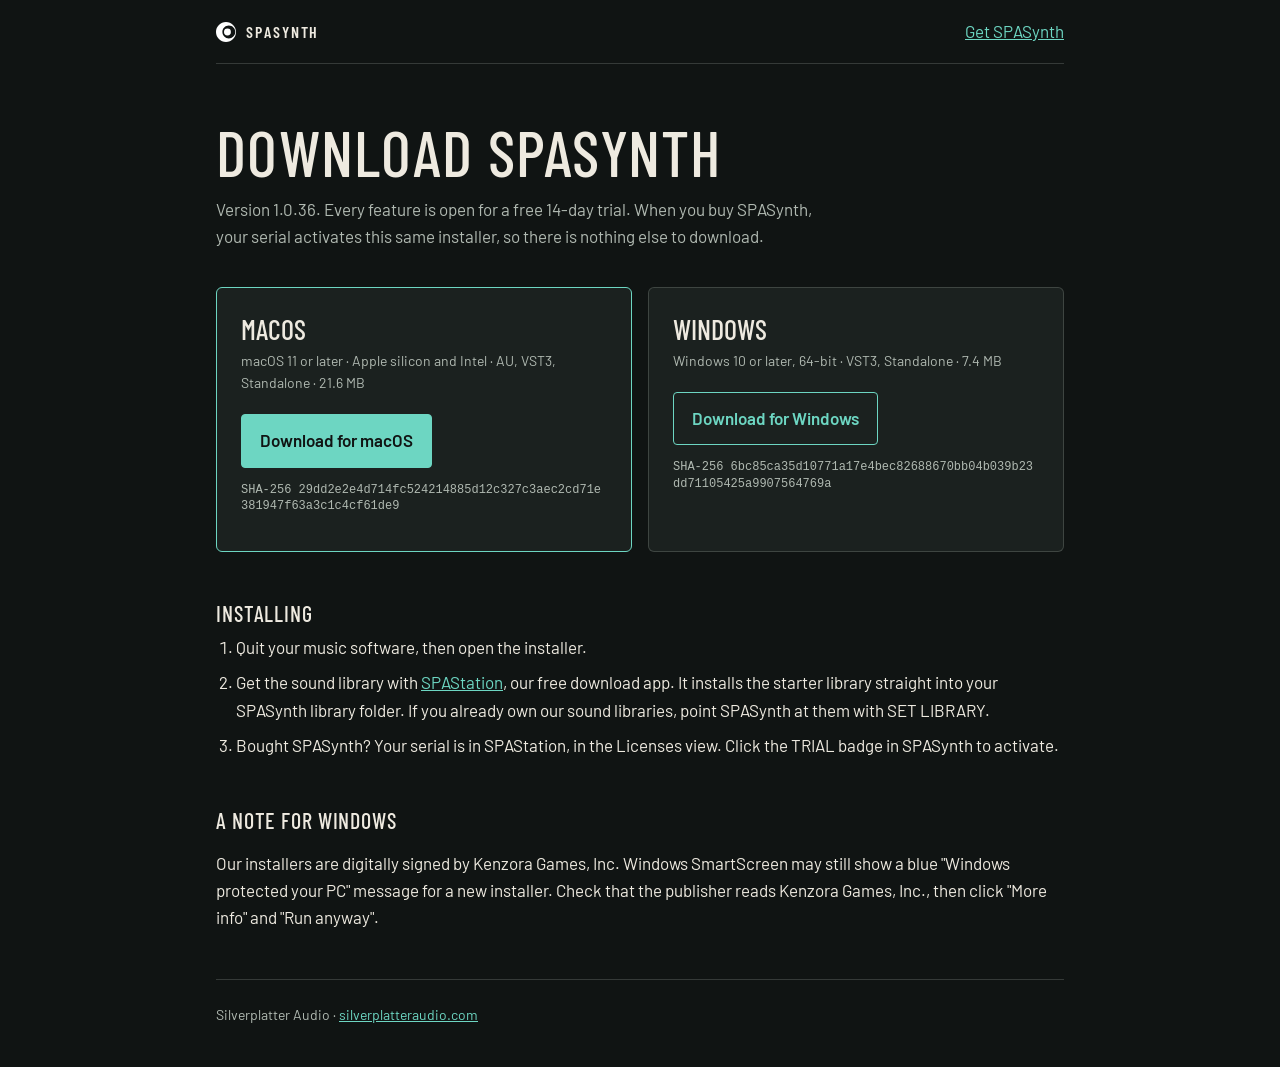
==== download.html @ bd0be212 "Download page for SPASynth installers (launch-day merge; links go live when the files are uploaded) " ====
<!doctype html>
<html lang="en">
<head>
<meta charset="utf-8">
<meta name="viewport" content="width=device-width, initial-scale=1">
<title>Download SPASynth | Silverplatter Audio</title>
<meta name="description" content="Download the SPASynth installer for macOS or Windows. Try every feature free for 14 days, then activate with your serial.">
<link rel="canonical" href="https://spasynth.com/download">
<link rel="icon" href="/assets/branding/SPAudio_logo_white.svg" type="image/svg+xml">
<link rel="preconnect" href="https://fonts.googleapis.com">
<link rel="preconnect" href="https://fonts.gstatic.com" crossorigin>
<link href="https://fonts.googleapis.com/css2?family=Barlow:wght@400;500;600;700&family=Barlow+Condensed:wght@400;500;600&display=swap" rel="stylesheet">
<style>
  :root{--canvas:#101413;--surface:#1b211f;--ink:#eeeae0;--ink-soft:#b0b9b1;--accent:#6dd6c2;--accent-ink:#101413;--line:rgba(222,232,221,.18)}
  *{box-sizing:border-box}
  body{margin:0;background:var(--canvas);color:var(--ink);font:17px/1.6 "Barlow",system-ui,sans-serif}
  a{color:var(--accent)}
  .wrap{max-width:880px;margin:0 auto;padding:0 16px}
  header{display:flex;align-items:center;justify-content:space-between;padding:18px 0;border-bottom:1px solid var(--line)}
  .brand{display:flex;gap:10px;align-items:center;color:var(--ink);text-decoration:none;font:600 16px "Barlow Condensed",sans-serif;letter-spacing:.12em;text-transform:uppercase}
  h1{font:500 clamp(40px,8vw,64px)/1 "Barlow Condensed",sans-serif;margin:56px 0 12px;text-transform:uppercase;letter-spacing:.02em}
  .lede{color:var(--ink-soft);max-width:60ch;margin:0 0 36px}
  .grid{display:grid;grid-template-columns:repeat(auto-fit,minmax(240px,1fr));gap:16px}
  .card{background:var(--surface);border:1px solid var(--line);border-radius:6px;padding:24px}
  .card.primary{border-color:var(--accent)}
  .card h2{font:500 28px "Barlow Condensed",sans-serif;margin:0 0 4px;text-transform:uppercase}
  .meta{color:var(--ink-soft);font-size:14px;margin:0 0 20px}
  .btn{display:inline-block;padding:12px 18px;border-radius:4px;font-weight:600;text-decoration:none;border:1px solid var(--accent);color:var(--accent)}
  .primary .btn{background:var(--accent);color:var(--accent-ink)}
  section{margin:48px 0}
  h3{font:500 22px "Barlow Condensed",sans-serif;text-transform:uppercase;letter-spacing:.04em;margin:0 0 8px}
  ol{padding-left:20px;margin:0}li{margin:0 0 8px}
  .hash{font:12px/1.4 ui-monospace,monospace;color:var(--ink-soft);word-break:break-all;margin-top:14px}
  footer{border-top:1px solid var(--line);padding:24px 0 40px;color:var(--ink-soft);font-size:14px}
</style>
</head>
<body>
<div class="wrap">
  <header>
    <a class="brand" href="/"><img src="/assets/branding/SPAudio_logo_white.svg" alt="" width="20" height="20">SPASynth</a>
    <a href="/#editions">Get SPASynth</a>
  </header>

  <main>
    <h1>Download SPASynth</h1>
    <p class="lede">Version 1.0.36. Every feature is open for a free 14-day trial. When you buy SPASynth, your serial activates this same installer, so there is nothing else to download.</p>

    <div class="grid">
      <div class="card" id="mac">
        <h2>macOS</h2>
        <p class="meta">macOS 11 or later · Apple silicon and Intel · AU, VST3, Standalone · 21.6 MB</p>
        <a class="btn" href="https://downloads.spasynth.com/installers/spasynth/1.0.36/SPASynth-1.0.36-macOS.pkg">Download for macOS</a>
        <p class="hash">SHA-256 29dd2e2e4d714fc524214885d12c327c3aec2cd71e381947f63a3c1c4cf61de9</p>
      </div>
      <div class="card" id="win">
        <h2>Windows</h2>
        <p class="meta">Windows 10 or later, 64-bit · VST3, Standalone · 7.4 MB</p>
        <a class="btn" href="https://downloads.spasynth.com/installers/spasynth/1.0.36/SPASynth-1.0.36-Windows.exe">Download for Windows</a>
        <p class="hash">SHA-256 6bc85ca35d10771a17e4bec82688670bb04b039b23dd71105425a9907564769a</p>
      </div>
    </div>

    <section>
      <h3>Installing</h3>
      <ol>
        <li>Quit your music software, then open the installer.</li>
        <li>Get the sound library with <a href="https://silverplatteraudio.com/products/spastation">SPAStation</a>, our free download app. It installs the starter library straight into your SPASynth library folder. If you already own our sound libraries, point SPASynth at them with SET LIBRARY.</li>
        <li>Bought SPASynth? Your serial is in SPAStation, in the Licenses view. Click the TRIAL badge in SPASynth to activate.</li>
      </ol>
    </section>

    <section>
      <h3>A note for Windows</h3>
      <p>Our installers are digitally signed by Kenzora Games, Inc. Windows SmartScreen may still show a blue "Windows protected your PC" message for a new installer. Check that the publisher reads Kenzora Games, Inc., then click "More info" and "Run anyway".</p>
    </section>
  </main>

  <footer>Silverplatter Audio · <a href="https://www.silverplatteraudio.com">silverplatteraudio.com</a></footer>
</div>
<script>
  // Lead with the visitor's platform; the other stays one click away.
  (function(){var w=/Windows/i.test(navigator.userAgent);var el=document.getElementById(w?'win':'mac');el.classList.add('primary');if(w)el.parentNode.insertBefore(el,el.parentNode.firstChild);})();
</script>
</body>
</html>
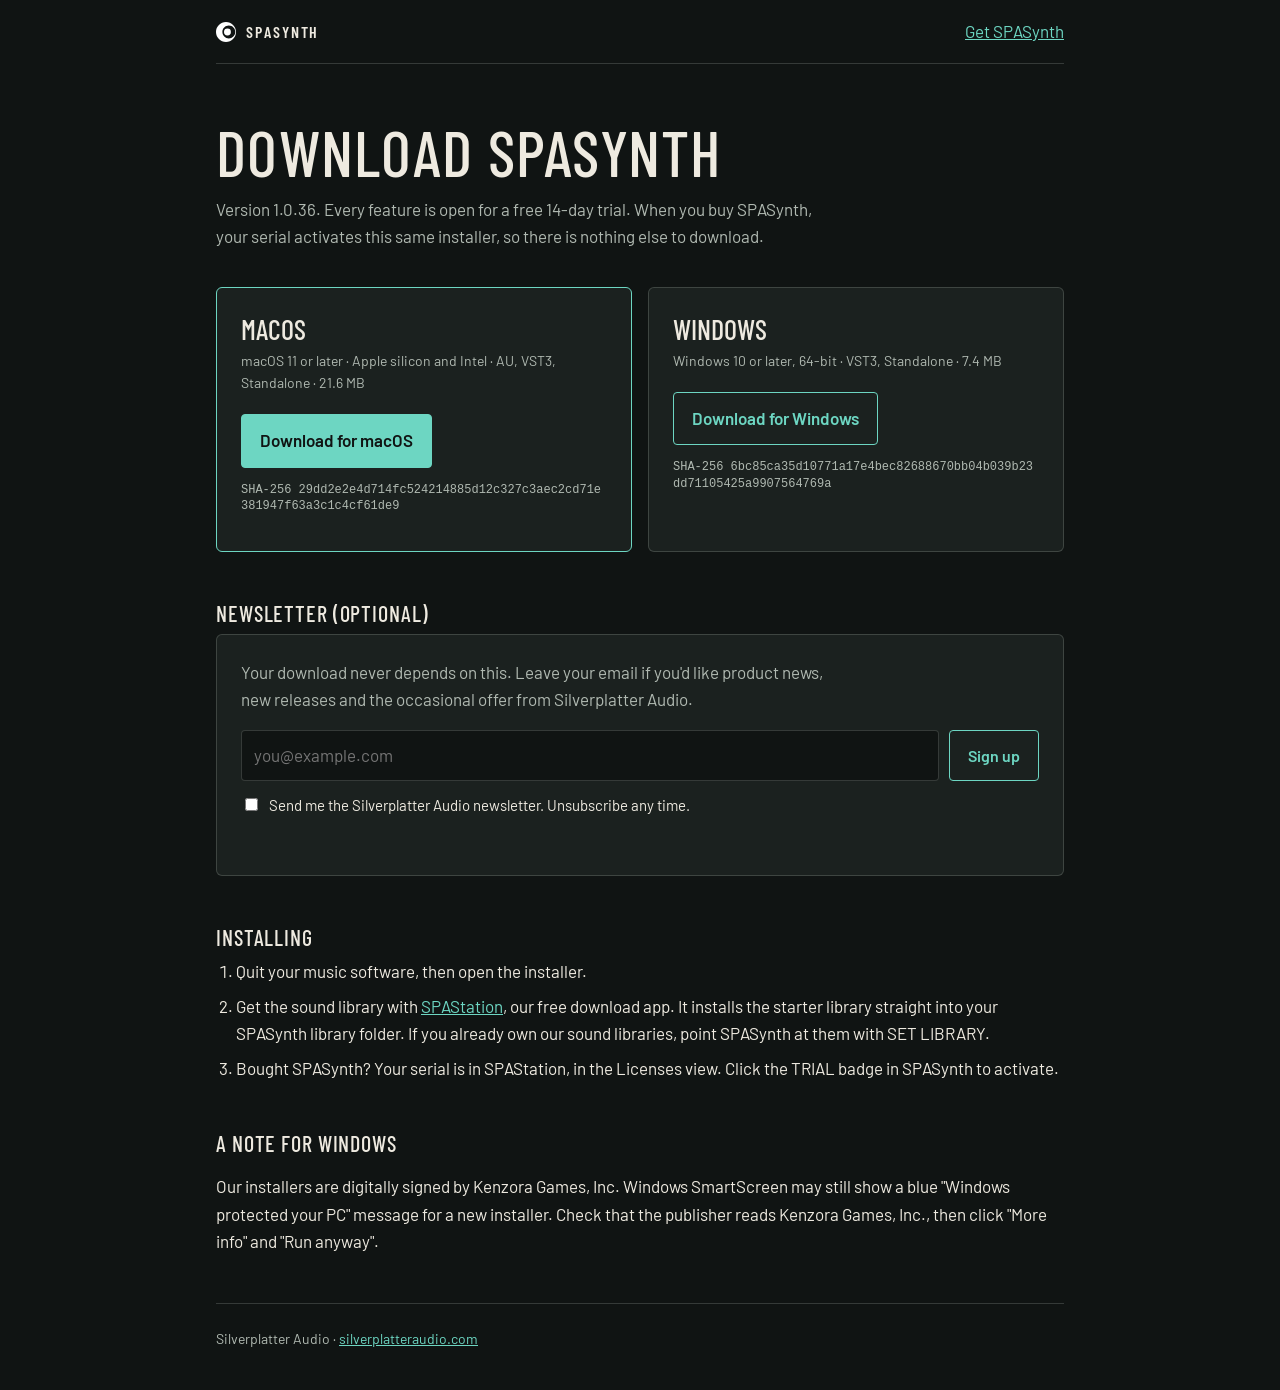
==== commit 77678bc4: "Download page: optional newsletter sign-up Unticked consent box, never gates the download. Posts to " ====
--- a/download.html
+++ b/download.html
@@ -32,6 +32,17 @@
   ol{padding-left:20px;margin:0}li{margin:0 0 8px}
   .hash{font:12px/1.4 ui-monospace,monospace;color:var(--ink-soft);word-break:break-all;margin-top:14px}
   footer{border-top:1px solid var(--line);padding:24px 0 40px;color:var(--ink-soft);font-size:14px}
+  .signup{background:var(--surface);border:1px solid var(--line);border-radius:6px;padding:24px}
+  .signup p{color:var(--ink-soft);margin:0 0 16px;max-width:60ch}
+  .signup .row{display:flex;flex-wrap:wrap;gap:10px}
+  .signup input[type=email]{flex:1 1 240px;min-width:0;padding:11px 12px;border-radius:4px;border:1px solid var(--line);background:var(--canvas);color:var(--ink);font:inherit}
+  .signup input[type=email]:focus{outline:2px solid var(--accent);outline-offset:1px}
+  .signup button{padding:11px 18px;border-radius:4px;border:1px solid var(--accent);background:transparent;color:var(--accent);font:600 16px "Barlow",sans-serif;cursor:pointer}
+  .signup button:disabled{opacity:.5;cursor:default}
+  .signup label.consent{display:flex;gap:8px;align-items:flex-start;margin-top:12px;font-size:15px;cursor:pointer}
+  .signup label.consent input{accent-color:var(--accent);margin-top:5px}
+  .signup .note{min-height:1.6em;margin:10px 0 0;font-size:15px}
+  .signup .hp{position:absolute;left:-9999px;width:1px;height:1px;overflow:hidden}
 </style>
 </head>
 <body>
@@ -43,22 +54,36 @@
 
   <main>
     <h1>Download SPASynth</h1>
-    <p class="lede">Version 1.0.36. Every feature is open for a free 14-day trial. When you buy SPASynth, your serial activates this same installer, so there is nothing else to download.</p>
+    <p class="lede">Version <span data-release="version">1.0.36</span>. Every feature is open for a free 14-day trial. When you buy SPASynth, your serial activates this same installer, so there is nothing else to download.</p>
 
     <div class="grid">
       <div class="card" id="mac">
         <h2>macOS</h2>
-        <p class="meta">macOS 11 or later · Apple silicon and Intel · AU, VST3, Standalone · 21.6 MB</p>
-        <a class="btn" href="https://downloads.spasynth.com/installers/spasynth/1.0.36/SPASynth-1.0.36-macOS.pkg">Download for macOS</a>
-        <p class="hash">SHA-256 29dd2e2e4d714fc524214885d12c327c3aec2cd71e381947f63a3c1c4cf61de9</p>
+        <p class="meta">macOS 11 or later · Apple silicon and Intel · AU, VST3, Standalone · <span data-release="mac-size">21.6 MB</span></p>
+        <a class="btn" data-release="mac-url" href="https://downloads.spasynth.com/installers/spasynth/1.0.36/SPASynth-1.0.36-macOS.pkg">Download for macOS</a>
+        <p class="hash">SHA-256 <span data-release="mac-sha">29dd2e2e4d714fc524214885d12c327c3aec2cd71e381947f63a3c1c4cf61de9</span></p>
       </div>
       <div class="card" id="win">
         <h2>Windows</h2>
-        <p class="meta">Windows 10 or later, 64-bit · VST3, Standalone · 7.4 MB</p>
-        <a class="btn" href="https://downloads.spasynth.com/installers/spasynth/1.0.36/SPASynth-1.0.36-Windows.exe">Download for Windows</a>
-        <p class="hash">SHA-256 6bc85ca35d10771a17e4bec82688670bb04b039b23dd71105425a9907564769a</p>
+        <p class="meta">Windows 10 or later, 64-bit · VST3, Standalone · <span data-release="win-size">7.4 MB</span></p>
+        <a class="btn" data-release="win-url" href="https://downloads.spasynth.com/installers/spasynth/1.0.36/SPASynth-1.0.36-Windows.exe">Download for Windows</a>
+        <p class="hash">SHA-256 <span data-release="win-sha">6bc85ca35d10771a17e4bec82688670bb04b039b23dd71105425a9907564769a</span></p>
       </div>
     </div>
+
+    <section>
+      <h3>Newsletter (optional)</h3>
+      <form class="signup" id="signup" novalidate>
+        <p>Your download never depends on this. Leave your email if you'd like product news, new releases and the occasional offer from Silverplatter Audio.</p>
+        <div class="row">
+          <label class="hp" aria-hidden="true">Website <input type="text" name="website" tabindex="-1" autocomplete="off"></label>
+          <input type="email" name="email" autocomplete="email" placeholder="you@example.com" aria-label="Email address">
+          <button type="submit">Sign up</button>
+        </div>
+        <label class="consent"><input type="checkbox" name="consent"> Send me the Silverplatter Audio newsletter. Unsubscribe any time.</label>
+        <p class="note" role="status" aria-live="polite"></p>
+      </form>
+    </section>
 
     <section>
       <h3>Installing</h3>
@@ -80,6 +105,27 @@
 <script>
   // Lead with the visitor's platform; the other stays one click away.
   (function(){var w=/Windows/i.test(navigator.userAgent);var el=document.getElementById(w?'win':'mac');el.classList.add('primary');if(w)el.parentNode.insertBefore(el,el.parentNode.firstChild);})();
+  // Optional newsletter sign-up. The email Worker stores the consent on a
+  // Shopify customer, tagged with where it came from.
+  (function(){
+    var form=document.getElementById('signup'),note=form.querySelector('.note'),button=form.querySelector('button');
+    var say=function(t){note.textContent=t;};
+    form.addEventListener('submit',function(e){
+      e.preventDefault();
+      var email=form.email.value.trim();
+      if(!/^[^\s@]+@[^\s@]+\.[^\s@]+$/.test(email))return say('Please check the email address.');
+      if(!form.consent.checked)return say('Tick the box to confirm you want the newsletter.');
+      button.disabled=true;say('Signing you up...');
+      fetch('https://signal-desk-email.odd-wood-4a98.workers.dev/email',{method:'POST',headers:{'Content-Type':'application/json'},
+        body:JSON.stringify({email:email,consent:true,source:'spasynth-download',website:form.website.value})})
+        .then(function(r){
+          if(r.ok){form.reset();say("You're subscribed. Thanks!");}
+          else say(r.status===400?'Please check the email address.':'The newsletter could not be reached. Please try again later.');
+        })
+        .catch(function(){say('The newsletter could not be reached. Please try again later.');})
+        .then(function(){button.disabled=false;});
+    });
+  })();
 </script>
 </body>
 </html>
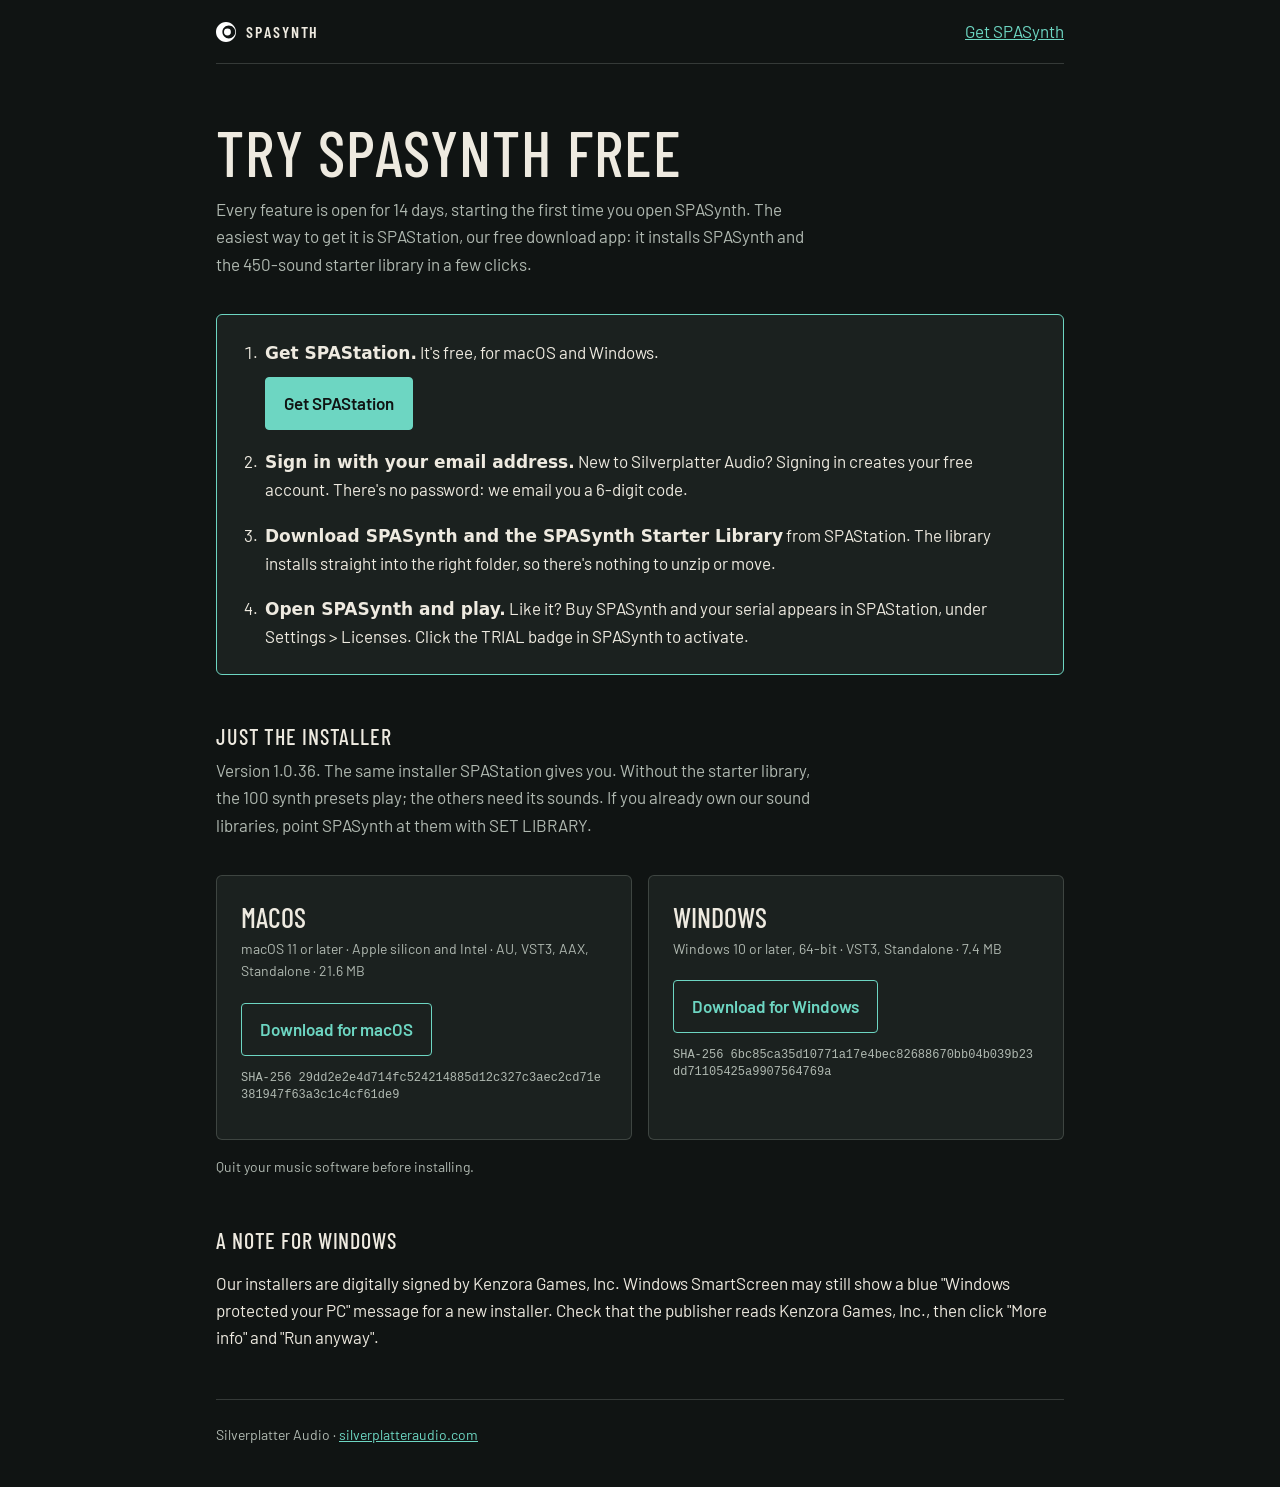
==== commit 50091033: "Download page: 'Try SPASynth free' via SPAStation (sign in = free account, installers + starter libr" ====
--- a/download.html
+++ b/download.html
@@ -3,9 +3,22 @@
 <head>
 <meta charset="utf-8">
 <meta name="viewport" content="width=device-width, initial-scale=1">
-<title>Download SPASynth | Silverplatter Audio</title>
-<meta name="description" content="Download the SPASynth installer for macOS or Windows. Try every feature free for 14 days, then activate with your serial.">
+<title>Try SPASynth free | Silverplatter Audio</title>
+<meta name="description" content="Try SPASynth free for 14 days on macOS or Windows. Get it with the 450-sound starter library through SPAStation, our free download app, or download the installer directly.">
 <link rel="canonical" href="https://spasynth.com/download">
+<meta property="og:type" content="website">
+<meta property="og:site_name" content="SPASynth">
+<meta property="og:title" content="Try SPASynth free | Silverplatter Audio">
+<meta property="og:description" content="Try SPASynth free for 14 days on macOS or Windows. Get it with the 450-sound starter library through SPAStation, our free download app, or download the installer directly.">
+<meta property="og:url" content="https://spasynth.com/download">
+<meta property="og:image" content="https://spasynth.com/assets/images/og-image.jpg">
+<meta property="og:image:width" content="1200">
+<meta property="og:image:height" content="782">
+<meta property="og:image:alt" content="SPASynth, a hybrid synthesizer plugin by Silverplatter Audio.">
+<meta name="twitter:card" content="summary_large_image">
+<meta name="twitter:title" content="Try SPASynth free | Silverplatter Audio">
+<meta name="twitter:description" content="Try SPASynth free for 14 days on macOS or Windows. Get it with the 450-sound starter library through SPAStation, our free download app, or download the installer directly.">
+<meta name="twitter:image" content="https://spasynth.com/assets/images/og-image.jpg">
 <link rel="icon" href="/assets/branding/SPAudio_logo_white.svg" type="image/svg+xml">
 <link rel="preconnect" href="https://fonts.googleapis.com">
 <link rel="preconnect" href="https://fonts.gstatic.com" crossorigin>
@@ -26,23 +39,13 @@
   .card h2{font:500 28px "Barlow Condensed",sans-serif;margin:0 0 4px;text-transform:uppercase}
   .meta{color:var(--ink-soft);font-size:14px;margin:0 0 20px}
   .btn{display:inline-block;padding:12px 18px;border-radius:4px;font-weight:600;text-decoration:none;border:1px solid var(--accent);color:var(--accent)}
-  .primary .btn{background:var(--accent);color:var(--accent-ink)}
+  .steps .btn{background:var(--accent);color:var(--accent-ink)}
   section{margin:48px 0}
   h3{font:500 22px "Barlow Condensed",sans-serif;text-transform:uppercase;letter-spacing:.04em;margin:0 0 8px}
   ol{padding-left:20px;margin:0}li{margin:0 0 8px}
+  .steps{margin:0 0 48px}.steps li{margin:0 0 18px;padding-left:4px}.steps li:last-child{margin:0}.steps .btn{margin-top:10px}
   .hash{font:12px/1.4 ui-monospace,monospace;color:var(--ink-soft);word-break:break-all;margin-top:14px}
   footer{border-top:1px solid var(--line);padding:24px 0 40px;color:var(--ink-soft);font-size:14px}
-  .signup{background:var(--surface);border:1px solid var(--line);border-radius:6px;padding:24px}
-  .signup p{color:var(--ink-soft);margin:0 0 16px;max-width:60ch}
-  .signup .row{display:flex;flex-wrap:wrap;gap:10px}
-  .signup input[type=email]{flex:1 1 240px;min-width:0;padding:11px 12px;border-radius:4px;border:1px solid var(--line);background:var(--canvas);color:var(--ink);font:inherit}
-  .signup input[type=email]:focus{outline:2px solid var(--accent);outline-offset:1px}
-  .signup button{padding:11px 18px;border-radius:4px;border:1px solid var(--accent);background:transparent;color:var(--accent);font:600 16px "Barlow",sans-serif;cursor:pointer}
-  .signup button:disabled{opacity:.5;cursor:default}
-  .signup label.consent{display:flex;gap:8px;align-items:flex-start;margin-top:12px;font-size:15px;cursor:pointer}
-  .signup label.consent input{accent-color:var(--accent);margin-top:5px}
-  .signup .note{min-height:1.6em;margin:10px 0 0;font-size:15px}
-  .signup .hp{position:absolute;left:-9999px;width:1px;height:1px;overflow:hidden}
 </style>
 </head>
 <body>
@@ -53,45 +56,36 @@
   </header>
 
   <main>
-    <h1>Download SPASynth</h1>
-    <p class="lede">Version <span data-release="version">1.0.36</span>. Every feature is open for a free 14-day trial. When you buy SPASynth, your serial activates this same installer, so there is nothing else to download.</p>
+    <h1>Try SPASynth free</h1>
+    <p class="lede">Every feature is open for 14 days, starting the first time you open SPASynth. The easiest way to get it is SPAStation, our free download app: it installs SPASynth and the 450-sound starter library in a few clicks.</p>
 
-    <div class="grid">
-      <div class="card" id="mac">
-        <h2>macOS</h2>
-        <p class="meta">macOS 11 or later · Apple silicon and Intel · AU, VST3, Standalone · <span data-release="mac-size">21.6 MB</span></p>
-        <a class="btn" data-release="mac-url" href="https://downloads.spasynth.com/installers/spasynth/1.0.36/SPASynth-1.0.36-macOS.pkg">Download for macOS</a>
-        <p class="hash">SHA-256 <span data-release="mac-sha">29dd2e2e4d714fc524214885d12c327c3aec2cd71e381947f63a3c1c4cf61de9</span></p>
-      </div>
-      <div class="card" id="win">
-        <h2>Windows</h2>
-        <p class="meta">Windows 10 or later, 64-bit · VST3, Standalone · <span data-release="win-size">7.4 MB</span></p>
-        <a class="btn" data-release="win-url" href="https://downloads.spasynth.com/installers/spasynth/1.0.36/SPASynth-1.0.36-Windows.exe">Download for Windows</a>
-        <p class="hash">SHA-256 <span data-release="win-sha">6bc85ca35d10771a17e4bec82688670bb04b039b23dd71105425a9907564769a</span></p>
-      </div>
-    </div>
-
-    <section>
-      <h3>Newsletter (optional)</h3>
-      <form class="signup" id="signup" novalidate>
-        <p>Your download never depends on this. Leave your email if you'd like product news, new releases and the occasional offer from Silverplatter Audio.</p>
-        <div class="row">
-          <label class="hp" aria-hidden="true">Website <input type="text" name="website" tabindex="-1" autocomplete="off"></label>
-          <input type="email" name="email" autocomplete="email" placeholder="you@example.com" aria-label="Email address">
-          <button type="submit">Sign up</button>
-        </div>
-        <label class="consent"><input type="checkbox" name="consent"> Send me the Silverplatter Audio newsletter. Unsubscribe any time.</label>
-        <p class="note" role="status" aria-live="polite"></p>
-      </form>
+    <section class="steps card primary">
+      <ol>
+        <li><strong>Get SPAStation.</strong> It's free, for macOS and Windows.<br><a class="btn" href="https://silverplatteraudio.com/products/spastation">Get SPAStation</a></li>
+        <li><strong>Sign in with your email address.</strong> New to Silverplatter Audio? Signing in creates your free account. There's no password: we email you a 6-digit code.</li>
+        <li><strong>Download SPASynth and the SPASynth Starter Library</strong> from SPAStation. The library installs straight into the right folder, so there's nothing to unzip or move.</li>
+        <li><strong>Open SPASynth and play.</strong> Like it? Buy SPASynth and your serial appears in SPAStation, under Settings &gt; Licenses. Click the TRIAL badge in SPASynth to activate.</li>
+      </ol>
     </section>
 
     <section>
-      <h3>Installing</h3>
-      <ol>
-        <li>Quit your music software, then open the installer.</li>
-        <li>Get the sound library with <a href="https://silverplatteraudio.com/products/spastation">SPAStation</a>, our free download app. It installs the starter library straight into your SPASynth library folder. If you already own our sound libraries, point SPASynth at them with SET LIBRARY.</li>
-        <li>Bought SPASynth? Your serial is in SPAStation, in the Licenses view. Click the TRIAL badge in SPASynth to activate.</li>
-      </ol>
+      <h3>Just the installer</h3>
+      <p class="lede">Version <span data-release="version">1.0.36</span>. The same installer SPAStation gives you. Without the starter library, the 100 synth presets play; the others need its sounds. If you already own our sound libraries, point SPASynth at them with SET LIBRARY.</p>
+      <div class="grid">
+        <div class="card" id="mac">
+          <h2>macOS</h2>
+          <p class="meta">macOS 11 or later · Apple silicon and Intel · AU, VST3, AAX, Standalone · <span data-release="mac-size">21.6 MB</span></p>
+          <a class="btn" data-release="mac-url" href="https://downloads.spasynth.com/installers/spasynth/1.0.36/SPASynth-1.0.36-macOS.pkg">Download for macOS</a>
+          <p class="hash">SHA-256 <span data-release="mac-sha">29dd2e2e4d714fc524214885d12c327c3aec2cd71e381947f63a3c1c4cf61de9</span></p>
+        </div>
+        <div class="card" id="win">
+          <h2>Windows</h2>
+          <p class="meta">Windows 10 or later, 64-bit · VST3, Standalone · <span data-release="win-size">7.4 MB</span></p>
+          <a class="btn" data-release="win-url" href="https://downloads.spasynth.com/installers/spasynth/1.0.36/SPASynth-1.0.36-Windows.exe">Download for Windows</a>
+          <p class="hash">SHA-256 <span data-release="win-sha">6bc85ca35d10771a17e4bec82688670bb04b039b23dd71105425a9907564769a</span></p>
+        </div>
+      </div>
+      <p class="meta" style="margin-top:16px">Quit your music software before installing.</p>
     </section>
 
     <section>
@@ -103,29 +97,8 @@
   <footer>Silverplatter Audio · <a href="https://www.silverplatteraudio.com">silverplatteraudio.com</a></footer>
 </div>
 <script>
-  // Lead with the visitor's platform; the other stays one click away.
-  (function(){var w=/Windows/i.test(navigator.userAgent);var el=document.getElementById(w?'win':'mac');el.classList.add('primary');if(w)el.parentNode.insertBefore(el,el.parentNode.firstChild);})();
-  // Optional newsletter sign-up. The email Worker stores the consent on a
-  // Shopify customer, tagged with where it came from.
-  (function(){
-    var form=document.getElementById('signup'),note=form.querySelector('.note'),button=form.querySelector('button');
-    var say=function(t){note.textContent=t;};
-    form.addEventListener('submit',function(e){
-      e.preventDefault();
-      var email=form.email.value.trim();
-      if(!/^[^\s@]+@[^\s@]+\.[^\s@]+$/.test(email))return say('Please check the email address.');
-      if(!form.consent.checked)return say('Tick the box to confirm you want the newsletter.');
-      button.disabled=true;say('Signing you up...');
-      fetch('https://signal-desk-email.odd-wood-4a98.workers.dev/email',{method:'POST',headers:{'Content-Type':'application/json'},
-        body:JSON.stringify({email:email,consent:true,source:'spasynth-download',website:form.website.value})})
-        .then(function(r){
-          if(r.ok){form.reset();say("You're subscribed. Thanks!");}
-          else say(r.status===400?'Please check the email address.':'The newsletter could not be reached. Please try again later.');
-        })
-        .catch(function(){say('The newsletter could not be reached. Please try again later.');})
-        .then(function(){button.disabled=false;});
-    });
-  })();
+  // Put the visitor's platform first in the installer row.
+  (function(){var w=/Windows/i.test(navigator.userAgent);if(w){var el=document.getElementById('win');el.parentNode.insertBefore(el,el.parentNode.firstChild);}})();
 </script>
 </body>
 </html>
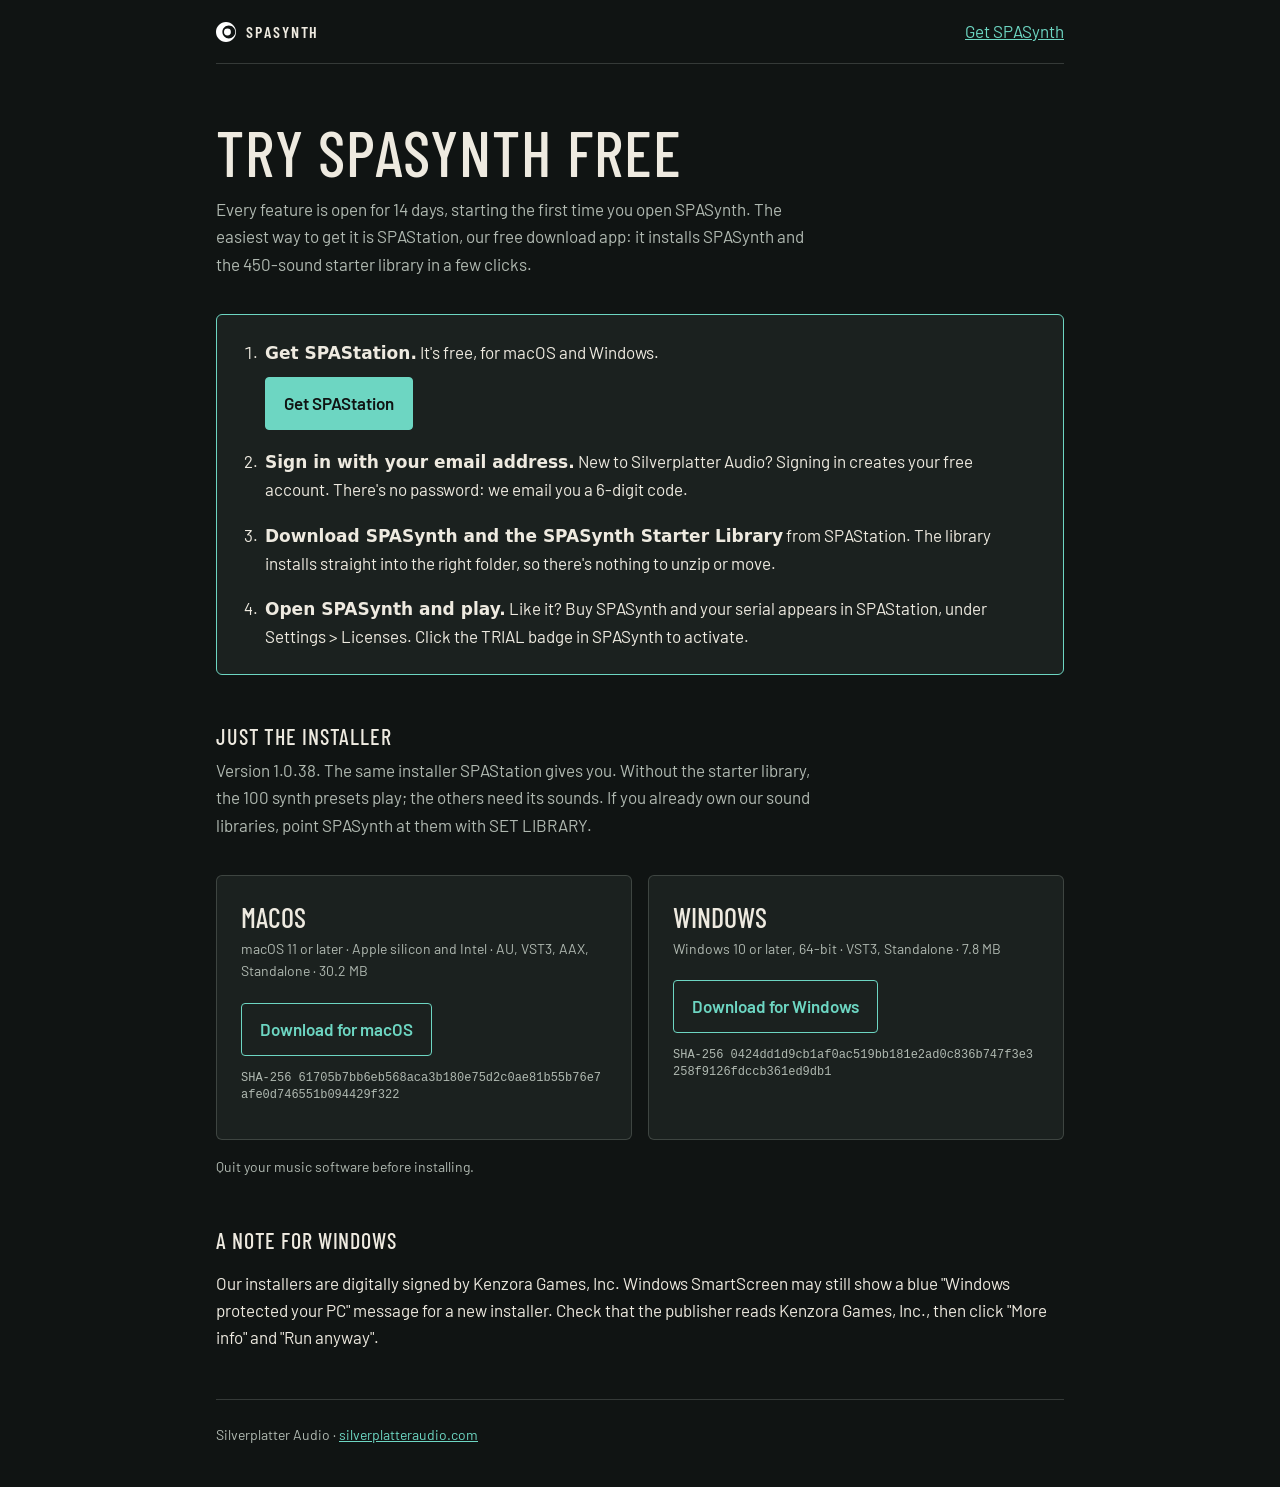
==== commit 5411f44f: "Download page: SPASynth 1.0.38 (publish-release.sh)" ====
--- a/download.html
+++ b/download.html
@@ -70,19 +70,19 @@
 
     <section>
       <h3>Just the installer</h3>
-      <p class="lede">Version <span data-release="version">1.0.36</span>. The same installer SPAStation gives you. Without the starter library, the 100 synth presets play; the others need its sounds. If you already own our sound libraries, point SPASynth at them with SET LIBRARY.</p>
+      <p class="lede">Version <span data-release="version">1.0.38</span>. The same installer SPAStation gives you. Without the starter library, the 100 synth presets play; the others need its sounds. If you already own our sound libraries, point SPASynth at them with SET LIBRARY.</p>
       <div class="grid">
         <div class="card" id="mac">
           <h2>macOS</h2>
-          <p class="meta">macOS 11 or later · Apple silicon and Intel · AU, VST3, AAX, Standalone · <span data-release="mac-size">21.6 MB</span></p>
-          <a class="btn" data-release="mac-url" href="https://downloads.spasynth.com/installers/spasynth/1.0.36/SPASynth-1.0.36-macOS.pkg">Download for macOS</a>
-          <p class="hash">SHA-256 <span data-release="mac-sha">29dd2e2e4d714fc524214885d12c327c3aec2cd71e381947f63a3c1c4cf61de9</span></p>
+          <p class="meta">macOS 11 or later · Apple silicon and Intel · AU, VST3, AAX, Standalone · <span data-release="mac-size">30.2 MB</span></p>
+          <a class="btn" data-release="mac-url" href="https://downloads.spasynth.com/installers/spasynth/1.0.38/SPASynth-1.0.38-macOS.pkg">Download for macOS</a>
+          <p class="hash">SHA-256 <span data-release="mac-sha">61705b7bb6eb568aca3b180e75d2c0ae81b55b76e7afe0d746551b094429f322</span></p>
         </div>
         <div class="card" id="win">
           <h2>Windows</h2>
-          <p class="meta">Windows 10 or later, 64-bit · VST3, Standalone · <span data-release="win-size">7.4 MB</span></p>
-          <a class="btn" data-release="win-url" href="https://downloads.spasynth.com/installers/spasynth/1.0.36/SPASynth-1.0.36-Windows.exe">Download for Windows</a>
-          <p class="hash">SHA-256 <span data-release="win-sha">6bc85ca35d10771a17e4bec82688670bb04b039b23dd71105425a9907564769a</span></p>
+          <p class="meta">Windows 10 or later, 64-bit · VST3, Standalone · <span data-release="win-size">7.8 MB</span></p>
+          <a class="btn" data-release="win-url" href="https://downloads.spasynth.com/installers/spasynth/1.0.38/SPASynth-1.0.38-Windows.exe">Download for Windows</a>
+          <p class="hash">SHA-256 <span data-release="win-sha">0424dd1d9cb1af0ac519bb181e2ad0c836b747f3e3258f9126fdccb361ed9db1</span></p>
         </div>
       </div>
       <p class="meta" style="margin-top:16px">Quit your music software before installing.</p>
